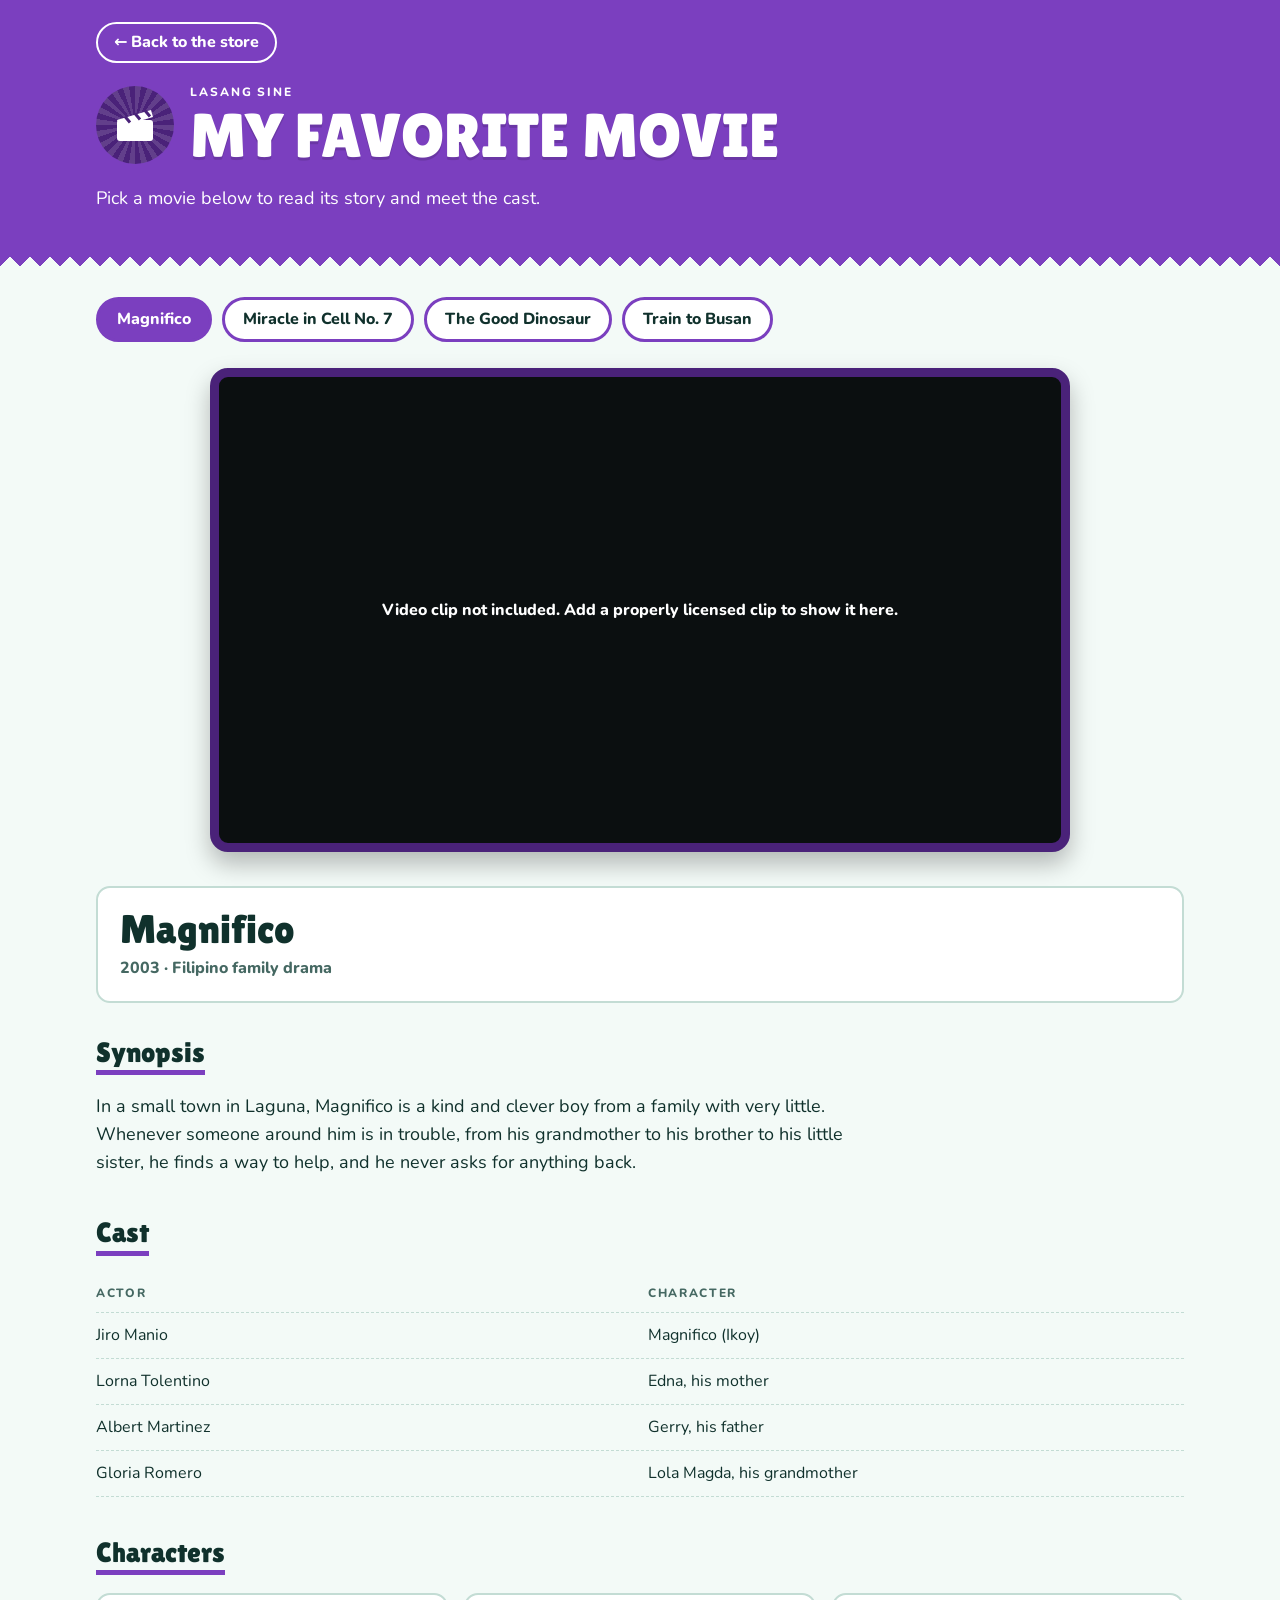
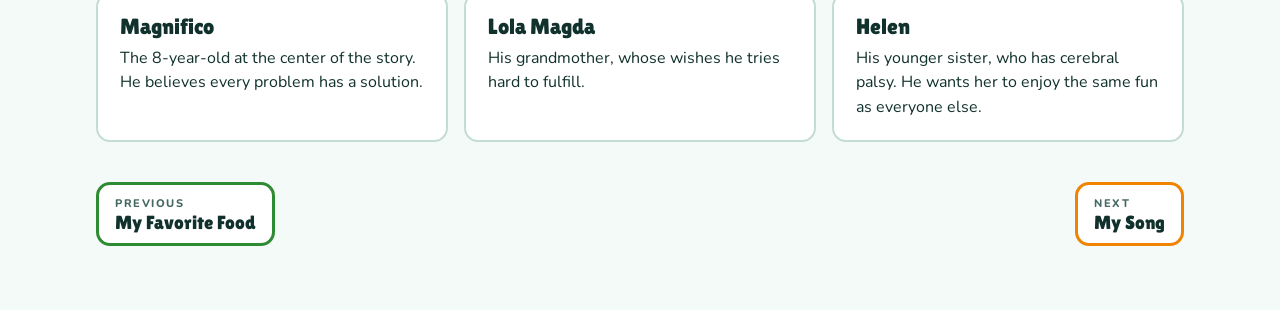
==== my_favorite_movie.html @ 6115fee2 "chore(release): prepare v1.0.0 Co-authored-by: Copilot <223556219+Copilot@users.noreply.github.com>" ====
<!doctype html>
<html lang="en">
<head>
<meta charset="utf-8">
<meta name="viewport" content="width=device-width, initial-scale=1">
<title>My Favorite Movie | Tindahan ng mga Alaala</title>
<link rel="preconnect" href="https://fonts.googleapis.com">
<link rel="stylesheet" href="https://fonts.googleapis.com/css2?family=Caveat:wght@600&family=Lilita+One&family=Nunito:wght@400;600;800&display=swap">
<link rel="stylesheet" href="style.css">
<script>try{if(sessionStorage.getItem('mm'))document.documentElement.classList.add('arriving')}catch(e){}</script>
</head>
<body class="memory" style="--c:#7b3fbf;--cd:#4a2279;--t:#ffffff">

<header class="pg-head">
  <div class="wrap">
    <a class="back" href="index.html" data-back="movie">&larr; Back to the store</a>
    <div class="pg-titlerow">
      <span class="pg-icon" data-icon="clap"></span>
      <div>
        <p class="flavor">Lasang Sine</p>
        <h1>My Favorite Movie</h1>
      </div>
    </div>
    <p class="intro"><!-- EDIT: your own introduction --> Pick a movie below to read its story and meet the cast.</p>
  </div>
</header>

<main class="pg-body">
  <div class="wrap">
    <div class="tabs" role="tablist" aria-label="Choose one">
      <button type="button" role="tab" data-tab="magnifico" aria-selected="true">Magnifico</button>
      <button type="button" role="tab" data-tab="miracle" aria-selected="false">Miracle in Cell No. 7</button>
      <button type="button" role="tab" data-tab="dino" aria-selected="false">The Good Dinosaur</button>
      <button type="button" role="tab" data-tab="busan" aria-selected="false">Train to Busan</button>
    </div>
    <article class="tabpanel" id="tp-magnifico">
      <div class="screen screen-notice" role="note">Video clip not included. Add a properly licensed clip to show it here.</div>
      <div class="card">
        <h3 class="big">Magnifico</h3>
        <p class="meta">2003 &middot; Filipino family drama</p>
      </div>
      <section>
        <h2>Synopsis</h2>
        <p class="prose">In a small town in Laguna, Magnifico is a kind and clever boy from a family with very little. Whenever someone around him is in trouble, from his grandmother to his brother to his little sister, he finds a way to help, and he never asks for anything back.</p>
      </section>
      <section>
        <h2>Cast</h2>
        <div class="cast">
          <div class="cast-row hd"><span>Actor</span><span>Character</span></div>
            <div class="cast-row"><span>Jiro Manio</span><span>Magnifico (Ikoy)</span></div>
            <div class="cast-row"><span>Lorna Tolentino</span><span>Edna, his mother</span></div>
            <div class="cast-row"><span>Albert Martinez</span><span>Gerry, his father</span></div>
            <div class="cast-row"><span>Gloria Romero</span><span>Lola Magda, his grandmother</span></div>
        </div>
      </section>
      <section>
        <h2>Characters</h2>
        <div class="chars">
            <div class="card"><h4>Magnifico</h4><p>The 8-year-old at the center of the story. He believes every problem has a solution.</p></div>
            <div class="card"><h4>Lola Magda</h4><p>His grandmother, whose wishes he tries hard to fulfill.</p></div>
            <div class="card"><h4>Helen</h4><p>His younger sister, who has cerebral palsy. He wants her to enjoy the same fun as everyone else.</p></div>
        </div>
      </section>
    </article>
    <article class="tabpanel" id="tp-miracle">
      <div class="screen screen-notice" role="note">Video clip not included. Add a properly licensed clip to show it here.</div>
      <div class="card">
        <h3 class="big">Miracle in Cell No. 7</h3>
        <p class="meta">2013 &middot; Korean comedy-drama</p>
      </div>
      <section>
        <h2>Synopsis</h2>
        <p class="prose">Yong-gu is a gentle father with an intellectual disability who is raising his little daughter on his own. When he is wrongly accused of a crime, he is sent to prison, where his cellmates and, in secret, his daughter turn the cell into a tiny family.</p>
      </section>
      <section>
        <h2>Cast</h2>
        <div class="cast">
          <div class="cast-row hd"><span>Actor</span><span>Character</span></div>
            <div class="cast-row"><span>Ryu Seung-ryong</span><span>Lee Yong-gu</span></div>
            <div class="cast-row"><span>Kal So-won</span><span>Ye-sung</span></div>
            <div class="cast-row"><span>Park Shin-hye</span><span>Adult Ye-sung</span></div>
        </div>
      </section>
      <section>
        <h2>Characters</h2>
        <div class="chars">
            <div class="card"><h4>Yong-gu</h4><p>A loving father who thinks about his daughter every day.</p></div>
            <div class="card"><h4>Ye-sung</h4><p>His bright and brave daughter, who never stops believing in him.</p></div>
            <div class="card"><h4>The inmates of Cell No. 7</h4><p>A rough group of cellmates who soften and become his protectors.</p></div>
        </div>
      </section>
    </article>
    <article class="tabpanel" id="tp-dino">
      <div class="screen screen-notice" role="note">Video clip not included. Add a properly licensed clip to show it here.</div>
      <div class="card">
        <h3 class="big">The Good Dinosaur</h3>
        <p class="meta">2015 &middot; Pixar animated adventure</p>
      </div>
      <section>
        <h2>Synopsis</h2>
        <p class="prose">Arlo is a timid young dinosaur who is swept far from his family's farm. On the long trip home he meets Spot, a wild human boy, and the two slowly learn to trust each other and face their fears.</p>
      </section>
      <section>
        <h2>Cast</h2>
        <div class="cast">
          <div class="cast-row hd"><span>Actor</span><span>Character</span></div>
            <div class="cast-row"><span>Raymond Ochoa</span><span>Arlo</span></div>
            <div class="cast-row"><span>Jack Bright</span><span>Spot</span></div>
            <div class="cast-row"><span>Jeffrey Wright</span><span>Poppa Henry</span></div>
            <div class="cast-row"><span>Frances McDormand</span><span>Momma Ida</span></div>
            <div class="cast-row"><span>Sam Elliott</span><span>Butch</span></div>
            <div class="cast-row"><span>Anna Paquin</span><span>Ramsey</span></div>
        </div>
      </section>
      <section>
        <h2>Characters</h2>
        <div class="chars">
            <div class="card"><h4>Arlo</h4><p>The smallest of his family, who has to find his courage.</p></div>
            <div class="card"><h4>Spot</h4><p>A human boy who acts like a loyal pet and becomes Arlo's best friend.</p></div>
            <div class="card"><h4>Poppa Henry</h4><p>Arlo's father, who teaches him to leave his mark.</p></div>
        </div>
      </section>
    </article>
    <article class="tabpanel" id="tp-busan">
      <div class="screen screen-notice" role="note">Video clip not included. Add a properly licensed clip to show it here.</div>
      <div class="card">
        <h3 class="big">Train to Busan</h3>
        <p class="meta">2016 &middot; Korean zombie thriller</p>
      </div>
      <section>
        <h2>Synopsis</h2>
        <p class="prose">A busy fund manager takes his young daughter on a train from Seoul to Busan to see her mother. Just after they leave, a zombie outbreak spreads through the carriages, and the passengers must fight to stay alive and protect each other.</p>
      </section>
      <section>
        <h2>Cast</h2>
        <div class="cast">
          <div class="cast-row hd"><span>Actor</span><span>Character</span></div>
            <div class="cast-row"><span>Gong Yoo</span><span>Seok-woo</span></div>
            <div class="cast-row"><span>Jung Yu-mi</span><span>Seong-kyeong</span></div>
            <div class="cast-row"><span>Ma Dong-seok</span><span>Sang-hwa</span></div>
            <div class="cast-row"><span>Kim Su-an</span><span>Su-an</span></div>
            <div class="cast-row"><span>Choi Woo-shik</span><span>Yong-guk</span></div>
            <div class="cast-row"><span>Ahn So-hee</span><span>Jin-hee</span></div>
        </div>
      </section>
      <section>
        <h2>Characters</h2>
        <div class="chars">
            <div class="card"><h4>Seok-woo</h4><p>A distant, work-obsessed father who learns what really matters.</p></div>
            <div class="card"><h4>Sang-hwa</h4><p>A strong, protective husband who looks after his pregnant wife.</p></div>
            <div class="card"><h4>Su-an</h4><p>Seok-woo's daughter, who shows the kindness the adults forget.</p></div>
        </div>
      </section>
    </article>
  </div>
</main>

<nav class="pg-nav wrap" aria-label="More memories">
  <a class="nx" href="my_favorite_food.html" data-go="food" style="--c:#2e8b34;--t:#ffffff"><small>Previous</small><span>My Favorite Food</span></a>
  <a class="nx" href="my_song.html" data-go="song" style="--c:#f08300;--t:#2a1500"><small>Next</small><span>My Song</span></a>
</nav>

<script src="script.js"></script>
</body>
</html>
---- style.css ----
/* =====================================================
   Tindahan ng mga Alaala  |  shared styles for all 9 pages
   Idea: a sari-sari store front. Snack packs hang from a wire
   with clothespins. Each pack opens one memory page.
   ===================================================== */

:root{
  --wall:#c4e8df; --wall-2:#b0dcd0; --ink:#10312c; --muted:#456862;
  --paper:#f3faf7; --card:#ffffff; --line:#c3dcd4;
  --board:#ffd23f; --board-ink:#b3261e; --sign-shadow:#c9961a;
  --awn-a:#d9392f; --awn-b:#fff7ea;
  --wood-l:#d49a56; --wood:#b9783c; --wood-d:#7d4a22;
  --wire:#3b3b3b; --chalk:#1f3b36; --chalk-ink:#f2f6f3;
  --polaroid:#fcf9f1; --polaroid-ink:#2a2118; --slot-bg:#e4efe9;
  --focus:#1f5fd0;
  --display:'Lilita One','Nunito',system-ui,sans-serif;
  --body:'Nunito',system-ui,-apple-system,'Segoe UI',sans-serif;
  --hand:'Caveat','Segoe Script',cursive;
  color-scheme:light;
}
@media (prefers-color-scheme: dark){
  :root{
    --wall:#0e2a2e; --wall-2:#133338; --ink:#e6f4ef; --muted:#9bbdb5;
    --paper:#0f2023; --card:#16303a; --line:#27454d;
    --awn-b:#e9dcc6; --wood-l:#8c5a2c; --wood:#744a25; --wood-d:#4a2e15;
    --wire:#c9d3d0; --chalk:#0b1b1d; --slot-bg:#1c3a40; --focus:#8bb8ff;
    color-scheme:dark;
  }
}

*{box-sizing:border-box}
[hidden]{display:none!important}
html{-webkit-text-size-adjust:100%}
body{margin:0;background:var(--wall);color:var(--ink);font:400 16px/1.55 var(--body);-webkit-font-smoothing:antialiased}
img,video{max-width:100%}
a{color:inherit}
h1,h2,h3{font-family:var(--display);font-weight:400;text-wrap:balance;margin:0}
button{font:inherit;color:inherit;cursor:pointer}
:focus-visible{outline:3px solid var(--focus);outline-offset:3px}
.wrap{max-width:1120px;margin-inline:auto;padding-left:max(16px,env(safe-area-inset-left,0px));padding-right:max(16px,env(safe-area-inset-right,0px))}
.f2{fill:var(--cd)} .s2{stroke:var(--cd)}
html.arriving body{visibility:hidden}

/* ---------- Store front (index.html) ---------- */
body.store{background-image:repeating-linear-gradient(0deg,transparent 0 71px,var(--wall-2) 71px 72px)}
.signwrap{padding-top:26px}
.sign{position:relative;margin-inline:auto;width:fit-content;max-width:100%;background:var(--board);border:6px solid var(--board-ink);border-radius:14px;padding:12px clamp(16px,4vw,34px) 14px;text-align:center;box-shadow:0 7px 0 var(--sign-shadow),0 16px 26px #0003;color:#3b2400}
.sign small{display:block;font-weight:800;letter-spacing:.3em;font-size:12px;text-transform:uppercase;color:var(--board-ink)}
.sign h1{font-size:clamp(34px,7.4vw,68px);line-height:.95;color:var(--board-ink);text-shadow:3px 3px 0 #fff9;margin:4px 0 2px}
.sign p{margin:6px 0 0;font-weight:800;font-size:13px;color:#4b2a00}
.bukas{position:absolute;right:-10px;top:-18px;rotate:9deg;background:#d9392f;color:#fff;border:3px solid #fff;border-radius:999px;padding:5px 12px;font:400 15px/1 var(--display);letter-spacing:.04em;box-shadow:0 3px 0 #0003}
.awning-wrap{margin-top:22px;filter:drop-shadow(0 7px 4px #0004)}
.awning{height:70px;background:repeating-linear-gradient(90deg,var(--awn-a) 0 48px,var(--awn-b) 48px 96px);
  -webkit-mask:linear-gradient(#000 0 0) top/100% calc(100% - 24px) no-repeat,radial-gradient(circle at 24px 0,#000 23.5px,#0000 24px) bottom/48px 24px repeat-x;
  mask:linear-gradient(#000 0 0) top/100% calc(100% - 24px) no-repeat,radial-gradient(circle at 24px 0,#000 23.5px,#0000 24px) bottom/48px 24px repeat-x}
.shelf{position:relative;padding-top:8px}
.shelf::before{content:"";position:absolute;inset:0 0 auto;height:70px;background:linear-gradient(#0000002e,#0000);pointer-events:none}

/* wire + hanging things (used on the store and on the photo pages) */
.rack{position:relative;display:grid;grid-template-columns:repeat(4,1fr)}
.cell{position:relative;padding:0 10px 30px}
.cell::before{content:"";position:absolute;left:0;right:0;top:18px;height:3px;background:var(--wire);box-shadow:0 2px 3px #0004}
.hang{position:relative;padding-top:26px;transform-origin:50% 19px;animation:sway var(--dur,5.5s) ease-in-out var(--d,0s) infinite}
@keyframes sway{0%,100%{rotate:calc(var(--amp,1.8deg) * -1)}50%{rotate:var(--amp,1.8deg)}}
.hang:has(.pack:hover),.hang:has(.pack:focus-visible){animation-play-state:paused}
.clip{position:absolute;top:3px;left:50%;width:16px;height:46px;margin-left:-8px;border-radius:3px 3px 6px 6px;z-index:3;pointer-events:none;
  background:linear-gradient(90deg,var(--wood-l) 0 46%,var(--wood-d) 46% 54%,var(--wood-l) 54%);box-shadow:0 2px 3px #0004}
.clip::after{content:"";position:absolute;left:50%;top:14px;width:9px;height:9px;margin-left:-4.5px;border-radius:50%;background:#c9ced1;box-shadow:inset 0 0 0 2px #8e959a}

/* snack pack */
.pack{position:relative;display:block;width:min(100%,180px);height:var(--h,238px);margin:0 auto;text-decoration:none;
  filter:drop-shadow(0 9px 6px #0004);transition:transform .25s cubic-bezier(.3,1.4,.5,1)}
.pack:hover{transform:translateY(4px) scale(1.045)}
.pack.gone{visibility:hidden}
.pack-body{position:absolute;inset:0;display:flex;flex-direction:column;align-items:center;gap:9px;padding:24px 10px 22px;text-align:center;color:var(--t);
  background:linear-gradient(90deg,#ffffff30 0,#ffffff00 22%,#0000001a 88%,#00000030 100%),var(--c);
  -webkit-mask:linear-gradient(#000 0 0) 0 7px/100% calc(100% - 14px) no-repeat,conic-gradient(from 135deg at top,#0000,#000 1deg 89deg,#0000 90deg) top/14px 7px repeat-x,conic-gradient(from -45deg at bottom,#0000,#000 1deg 89deg,#0000 90deg) bottom/14px 7px repeat-x;
  mask:linear-gradient(#000 0 0) 0 7px/100% calc(100% - 14px) no-repeat,conic-gradient(from 135deg at top,#0000,#000 1deg 89deg,#0000 90deg) top/14px 7px repeat-x,conic-gradient(from -45deg at bottom,#0000,#000 1deg 89deg,#0000 90deg) bottom/14px 7px repeat-x}
.p-flavor{display:block;font-weight:800;font-size:11px;letter-spacing:.12em;text-transform:uppercase;line-height:1.2}
.p-burst{display:grid;place-items:center;width:78px;height:78px;border-radius:50%;color:#fff;
  background:repeating-conic-gradient(#ffffff22 0 9deg,#0000 9deg 18deg),var(--cd)}
.p-burst svg{width:46px;height:46px}
.p-title{display:block;font:400 22px/1 var(--display);text-transform:uppercase;text-shadow:0 2px 0 #0003;margin-top:2px}
.p-net{display:block;margin-top:auto;font-weight:800;font-size:10px;letter-spacing:.1em;text-transform:uppercase;padding:3px 9px;border-radius:999px;background:#0000002b}

.counter{margin-top:6px;padding:26px 0 calc(34px + env(safe-area-inset-bottom,0px));background:linear-gradient(var(--wood-l),var(--wood));border-top:9px solid var(--wood-d)}
.chalk{max-width:480px;margin-inline:auto;rotate:-1deg;text-align:center;background:var(--chalk);color:var(--chalk-ink);border:7px solid var(--wood-d);border-radius:8px;padding:12px 18px 14px;box-shadow:0 8px 14px #0004}
.chalk b{display:block;font:600 30px/1.05 var(--hand)}
.chalk span{display:block;font:600 22px/1.15 var(--hand);opacity:.85;margin-top:4px}

/* ---------- Memory pages ---------- */
body.memory{background:var(--paper)}
.pg-head{background:var(--c);color:var(--t);padding-block:22px 54px;
  -webkit-mask:linear-gradient(#000 0 0) top/100% calc(100% - 10px) no-repeat,conic-gradient(from -45deg at bottom,#0000,#000 1deg 89deg,#0000 90deg) bottom/20px 10px repeat-x;
  mask:linear-gradient(#000 0 0) top/100% calc(100% - 10px) no-repeat,conic-gradient(from -45deg at bottom,#0000,#000 1deg 89deg,#0000 90deg) bottom/20px 10px repeat-x}
.back{display:inline-block;text-decoration:none;border:2px solid currentColor;border-radius:999px;padding:6px 16px;font-weight:800}
.back:hover{background:#00000020}
.pg-titlerow{display:flex;gap:16px;align-items:center;flex-wrap:wrap;margin-top:20px}
.pg-icon{display:grid;place-items:center;width:78px;height:78px;border-radius:50%;color:#fff;background:repeating-conic-gradient(#ffffff22 0 9deg,#0000 9deg 18deg),var(--cd)}
.pg-icon svg{width:48px;height:48px}
.flavor{margin:0 0 4px;font-weight:800;font-size:12px;letter-spacing:.16em;text-transform:uppercase}
.pg-head h1{font-size:clamp(34px,7vw,62px);line-height:1;text-transform:uppercase;text-shadow:0 3px 0 #0002}
.intro{max-width:62ch;margin:18px 0 0;font-size:18px}
.pg-body{padding-block:30px 40px}
.pg-body h2{display:inline-block;font-size:28px;line-height:1.1;border-bottom:5px solid var(--c);padding-bottom:3px;margin:0 0 18px}
.pg-body section+section{margin-top:40px}
.card{background:var(--card);border:2px solid var(--line);border-radius:14px;padding:20px 22px}

/* polaroids on the wire */
.photos{grid-template-columns:repeat(auto-fit,minmax(min(100%,172px),1fr))}
.photos.three{max-width:780px;margin-inline:auto}
.polaroid{position:relative;margin:0 auto;width:100%;max-width:220px;rotate:var(--rot,0deg);background:var(--polaroid);color:var(--polaroid-ink);padding:10px 10px 12px;box-shadow:0 8px 16px #0004,0 1px 0 #fff8 inset;border-radius:3px}
.frame{position:relative;aspect-ratio:4/5;background:var(--slot-bg);overflow:hidden}
.frame img{display:block;width:100%;height:100%;object-fit:cover;cursor:zoom-in}
.polaroid figcaption{margin:10px 2px 0;font:600 21px/1.1 var(--hand);text-align:center;overflow-wrap:anywhere}
.polaroid figcaption:empty{display:none}
.miss{display:none;position:absolute;inset:0;flex-direction:column;align-items:center;justify-content:center;gap:6px;padding:10px;text-align:center;color:#456862;font-weight:800;font-size:14px}
.miss small{font-weight:600;font-size:11px;overflow-wrap:anywhere}
.polaroid.missing .miss{display:flex}
.polaroid.missing img{display:none}

/* video screen */
.screen{max-width:860px;margin-inline:auto;aspect-ratio:16/9;background:#0b0f10;border:9px solid var(--cd);border-radius:18px;overflow:hidden;box-shadow:0 12px 24px #0004}
.screen video{display:block;width:100%;height:100%;object-fit:contain;background:#000}
.screen-notice{display:grid;place-items:center;padding:24px;color:#fff;text-align:center;font-weight:800}

/* tabs (movie and song pages) */
.tabs{display:flex;flex-wrap:wrap;gap:10px;margin:0 0 26px}
.tabs button{border:3px solid var(--c);background:var(--card);color:var(--ink);border-radius:999px;padding:7px 18px;font-weight:800}
.tabs button[aria-selected="true"]{background:var(--c);color:var(--t)}
.tabs button:hover{background:color-mix(in srgb,var(--c) 25%,var(--card))}
.tabs button[aria-selected="true"]:hover{background:var(--c)}
.tabpanel>*+*{margin-top:34px}
.tabpanel h3.big{font-size:clamp(28px,5vw,40px);line-height:1.05;margin:0 0 6px}
.meta{margin:0;font-weight:800;color:var(--muted)}
.prose{max-width:68ch;font-size:18px;margin:0}
.cast-row{display:grid;grid-template-columns:minmax(0,1fr) minmax(0,1fr);gap:16px;padding:10px 0;border-bottom:1px dashed var(--line)}
.cast-row.hd{font-weight:800;font-size:12px;letter-spacing:.14em;text-transform:uppercase;color:var(--muted)}
.chars{display:grid;grid-template-columns:repeat(auto-fit,minmax(min(100%,230px),1fr));gap:16px}
.chars .card h4{font:400 22px/1.1 var(--display);margin:0 0 6px}
.chars .card p{margin:0}

/* food */
.dish h2{display:block;border:0;font-size:clamp(28px,5vw,40px);line-height:1.05;padding:0;margin:0 0 6px}
.cols{display:grid;grid-template-columns:minmax(0,1fr) minmax(0,1.5fr);gap:24px}
.ing{list-style:none;margin:0;padding:0}
.ing li{padding:9px 0;border-bottom:1px dashed var(--line)}
.steps{list-style:none;counter-reset:s;margin:0;padding:0;display:grid;gap:14px}
.steps li{counter-increment:s;display:grid;grid-template-columns:36px minmax(0,1fr);gap:12px;align-items:start}
.steps li::before{content:counter(s);display:grid;place-items:center;width:36px;height:36px;border-radius:50%;background:var(--c);color:var(--t);font:400 19px/1 var(--display)}

/* jokes as receipts */
.jokes{display:grid;grid-template-columns:repeat(auto-fit,minmax(min(100%,300px),1fr));gap:26px}
.receipt-wrap{filter:drop-shadow(0 6px 5px #0003)}
.receipt{background:var(--card);padding:16px 18px 30px;
  -webkit-mask:linear-gradient(#000 0 0) top/100% calc(100% - 9px) no-repeat,conic-gradient(from -45deg at bottom,#0000,#000 1deg 89deg,#0000 90deg) bottom/18px 9px repeat-x;
  mask:linear-gradient(#000 0 0) top/100% calc(100% - 9px) no-repeat,conic-gradient(from -45deg at bottom,#0000,#000 1deg 89deg,#0000 90deg) bottom/18px 9px repeat-x}
.rc-head{display:flex;justify-content:space-between;gap:10px;font-weight:800;font-size:12px;letter-spacing:.14em;text-transform:uppercase;color:var(--muted);padding-bottom:10px;border-bottom:2px dashed var(--line);margin-bottom:12px}
.q{font-weight:800;font-size:19px;line-height:1.3;margin:0}
.reveal{margin-top:14px;border:2px solid var(--ink);background:var(--c);color:var(--t);border-radius:999px;padding:6px 16px;font-weight:800}
.ans{margin:14px 0 0;padding:10px 12px;border-radius:10px;font:400 22px/1.2 var(--display);background:color-mix(in srgb,var(--c) 20%,transparent)}
html.js .joke:not(.open) .ans{display:none}
.joke.open .reveal{display:none}

/* previous / next */
.pg-nav{display:flex;flex-wrap:wrap;gap:14px;justify-content:space-between;padding-bottom:calc(64px + env(safe-area-inset-bottom,0px))}
.nx{display:block;min-width:0;max-width:100%;text-decoration:none;border:3px solid var(--c);background:var(--card);color:var(--ink);border-radius:14px;padding:10px 16px;font-weight:800}
.nx small{display:block;font-size:11px;letter-spacing:.14em;text-transform:uppercase;color:var(--muted)}
.nx span{display:block;font:400 19px/1.1 var(--display)}
.nx:hover{background:var(--c);color:var(--t)}
.nx:hover small{color:inherit}

/* ---------- Morph overlay + lightbox (created by script.js) ---------- */
#morph{position:fixed;inset:0;z-index:100;background:var(--c);color:var(--t);display:grid;place-items:center}
.mo-inner{display:flex;flex-direction:column;align-items:center;gap:14px;text-align:center;padding:20px}
.mo-inner .p-burst{width:110px;height:110px}
.mo-inner .p-burst svg{width:66px;height:66px}
.mo-inner b{font:400 clamp(30px,7vw,54px)/1 var(--display);text-transform:uppercase}
#lb{position:fixed;inset:0;z-index:90;display:grid;place-items:center;background:#000d;padding:16px}
#lb img{max-width:94vw;max-height:86vh;border:8px solid var(--polaroid);border-radius:3px;background:var(--polaroid)}
#lb button{position:absolute;top:calc(12px + env(safe-area-inset-top,0px));right:calc(12px + env(safe-area-inset-right,0px));border:0;border-radius:999px;background:#fff;color:#111;font-weight:800;padding:8px 16px}

@media (max-width:860px){
  .rack{grid-template-columns:repeat(2,1fr)}
  .cols{grid-template-columns:minmax(0,1fr)}
}
@media (max-width:520px){
  .pack{width:min(100%,168px)}
  .p-title{font-size:20px}
  .cast-row{grid-template-columns:minmax(0,1fr)}
  .cast-row.hd{display:none}
}
@media (prefers-reduced-motion:reduce){
  .hang{animation:none}
  .pack{transition:none}
}
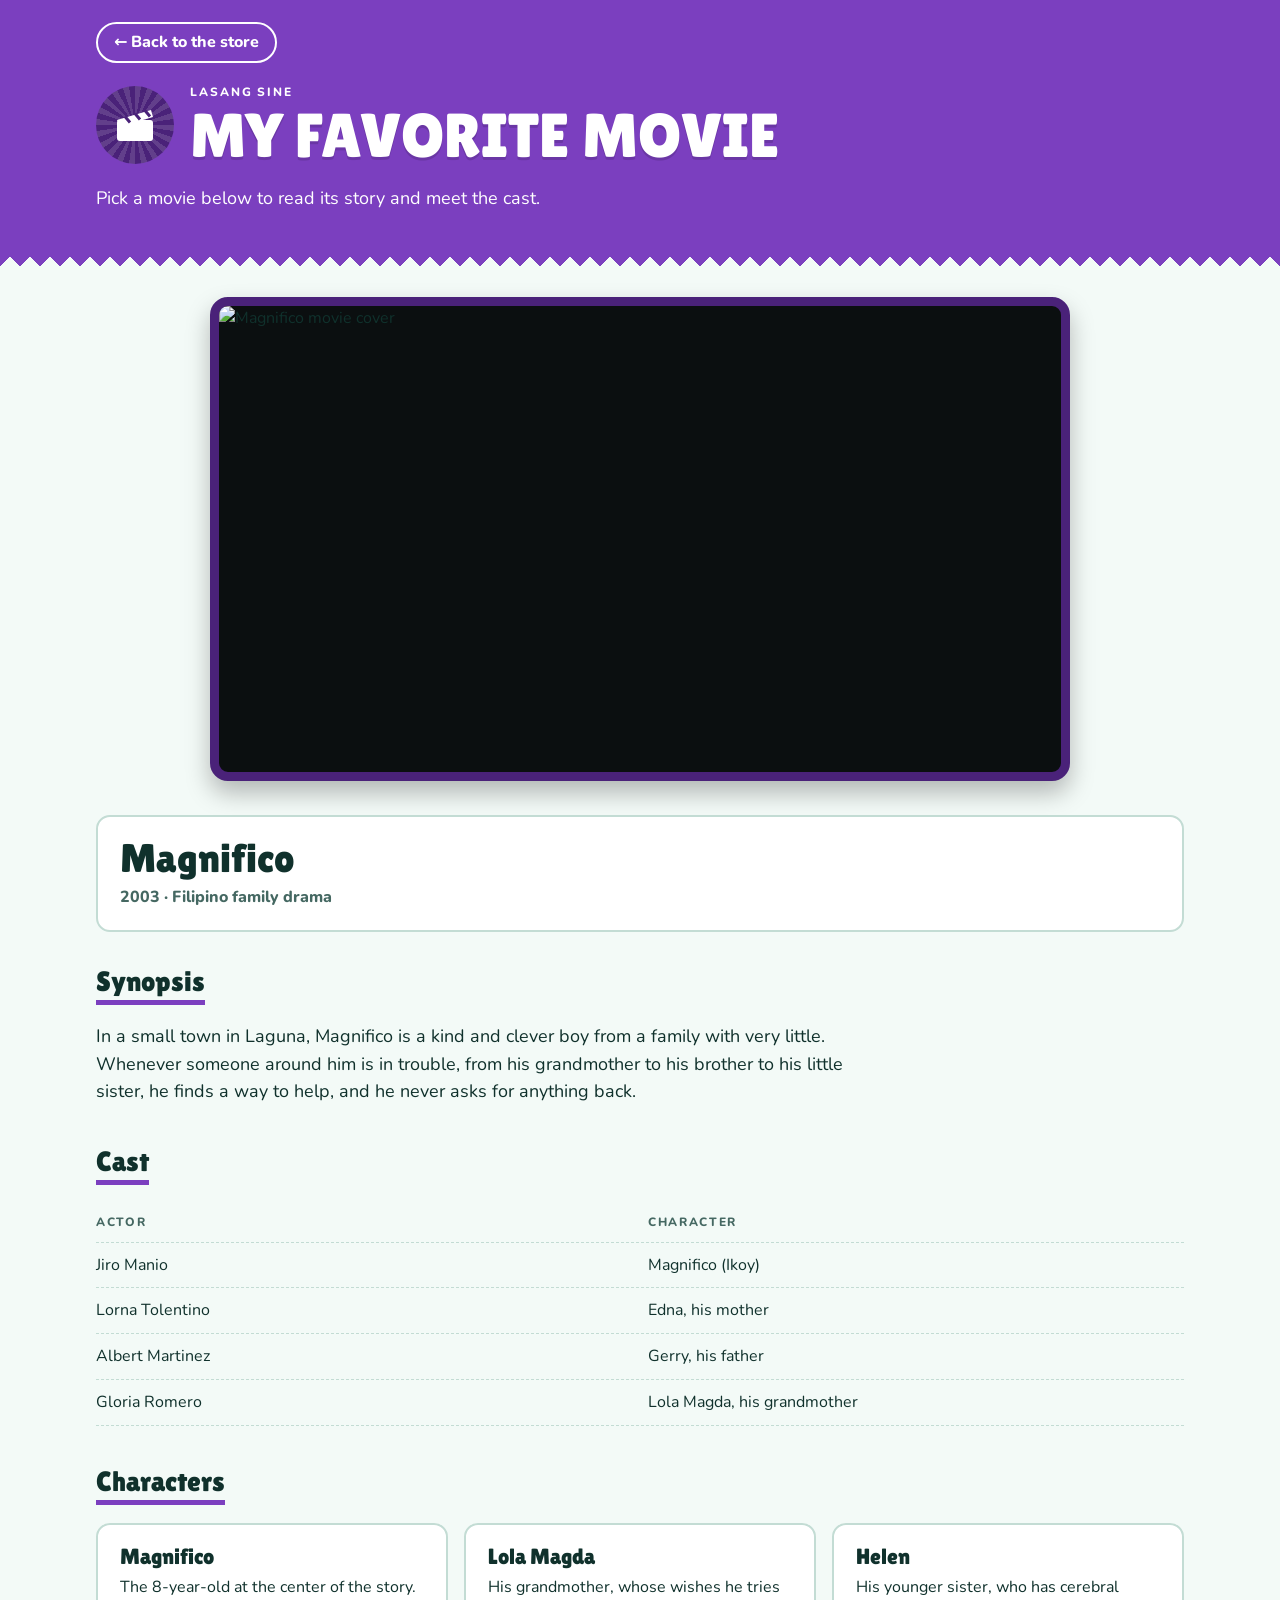
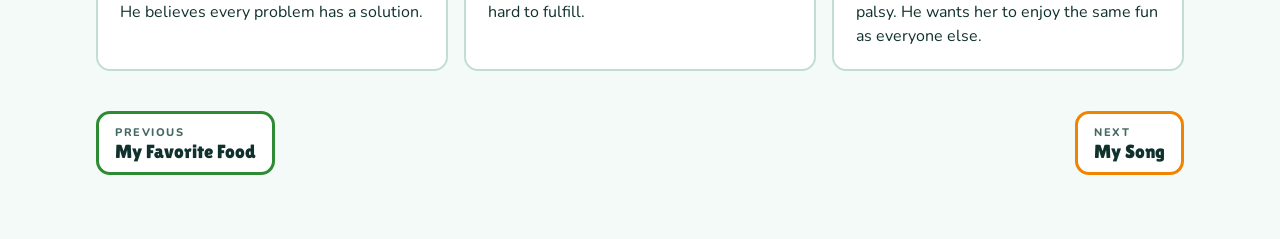
==== commit cc97c39b: "Update project" ====
--- a/my_favorite_movie.html
+++ b/my_favorite_movie.html
@@ -27,14 +27,10 @@
 
 <main class="pg-body">
   <div class="wrap">
-    <div class="tabs" role="tablist" aria-label="Choose one">
-      <button type="button" role="tab" data-tab="magnifico" aria-selected="true">Magnifico</button>
-      <button type="button" role="tab" data-tab="miracle" aria-selected="false">Miracle in Cell No. 7</button>
-      <button type="button" role="tab" data-tab="dino" aria-selected="false">The Good Dinosaur</button>
-      <button type="button" role="tab" data-tab="busan" aria-selected="false">Train to Busan</button>
-    </div>
     <article class="tabpanel" id="tp-magnifico">
-      <div class="screen screen-notice" role="note">Video clip not included. Add a properly licensed clip to show it here.</div>
+      <div class="screen">
+        <img src="My Favorite Movie/magnifico.jpg" alt="Magnifico movie cover" style="display:block;width:100%;height:100%;object-fit:cover;">
+      </div>
       <div class="card">
         <h3 class="big">Magnifico</h3>
         <p class="meta">2003 &middot; Filipino family drama</p>
@@ -62,96 +58,6 @@
         </div>
       </section>
     </article>
-    <article class="tabpanel" id="tp-miracle">
-      <div class="screen screen-notice" role="note">Video clip not included. Add a properly licensed clip to show it here.</div>
-      <div class="card">
-        <h3 class="big">Miracle in Cell No. 7</h3>
-        <p class="meta">2013 &middot; Korean comedy-drama</p>
-      </div>
-      <section>
-        <h2>Synopsis</h2>
-        <p class="prose">Yong-gu is a gentle father with an intellectual disability who is raising his little daughter on his own. When he is wrongly accused of a crime, he is sent to prison, where his cellmates and, in secret, his daughter turn the cell into a tiny family.</p>
-      </section>
-      <section>
-        <h2>Cast</h2>
-        <div class="cast">
-          <div class="cast-row hd"><span>Actor</span><span>Character</span></div>
-            <div class="cast-row"><span>Ryu Seung-ryong</span><span>Lee Yong-gu</span></div>
-            <div class="cast-row"><span>Kal So-won</span><span>Ye-sung</span></div>
-            <div class="cast-row"><span>Park Shin-hye</span><span>Adult Ye-sung</span></div>
-        </div>
-      </section>
-      <section>
-        <h2>Characters</h2>
-        <div class="chars">
-            <div class="card"><h4>Yong-gu</h4><p>A loving father who thinks about his daughter every day.</p></div>
-            <div class="card"><h4>Ye-sung</h4><p>His bright and brave daughter, who never stops believing in him.</p></div>
-            <div class="card"><h4>The inmates of Cell No. 7</h4><p>A rough group of cellmates who soften and become his protectors.</p></div>
-        </div>
-      </section>
-    </article>
-    <article class="tabpanel" id="tp-dino">
-      <div class="screen screen-notice" role="note">Video clip not included. Add a properly licensed clip to show it here.</div>
-      <div class="card">
-        <h3 class="big">The Good Dinosaur</h3>
-        <p class="meta">2015 &middot; Pixar animated adventure</p>
-      </div>
-      <section>
-        <h2>Synopsis</h2>
-        <p class="prose">Arlo is a timid young dinosaur who is swept far from his family's farm. On the long trip home he meets Spot, a wild human boy, and the two slowly learn to trust each other and face their fears.</p>
-      </section>
-      <section>
-        <h2>Cast</h2>
-        <div class="cast">
-          <div class="cast-row hd"><span>Actor</span><span>Character</span></div>
-            <div class="cast-row"><span>Raymond Ochoa</span><span>Arlo</span></div>
-            <div class="cast-row"><span>Jack Bright</span><span>Spot</span></div>
-            <div class="cast-row"><span>Jeffrey Wright</span><span>Poppa Henry</span></div>
-            <div class="cast-row"><span>Frances McDormand</span><span>Momma Ida</span></div>
-            <div class="cast-row"><span>Sam Elliott</span><span>Butch</span></div>
-            <div class="cast-row"><span>Anna Paquin</span><span>Ramsey</span></div>
-        </div>
-      </section>
-      <section>
-        <h2>Characters</h2>
-        <div class="chars">
-            <div class="card"><h4>Arlo</h4><p>The smallest of his family, who has to find his courage.</p></div>
-            <div class="card"><h4>Spot</h4><p>A human boy who acts like a loyal pet and becomes Arlo's best friend.</p></div>
-            <div class="card"><h4>Poppa Henry</h4><p>Arlo's father, who teaches him to leave his mark.</p></div>
-        </div>
-      </section>
-    </article>
-    <article class="tabpanel" id="tp-busan">
-      <div class="screen screen-notice" role="note">Video clip not included. Add a properly licensed clip to show it here.</div>
-      <div class="card">
-        <h3 class="big">Train to Busan</h3>
-        <p class="meta">2016 &middot; Korean zombie thriller</p>
-      </div>
-      <section>
-        <h2>Synopsis</h2>
-        <p class="prose">A busy fund manager takes his young daughter on a train from Seoul to Busan to see her mother. Just after they leave, a zombie outbreak spreads through the carriages, and the passengers must fight to stay alive and protect each other.</p>
-      </section>
-      <section>
-        <h2>Cast</h2>
-        <div class="cast">
-          <div class="cast-row hd"><span>Actor</span><span>Character</span></div>
-            <div class="cast-row"><span>Gong Yoo</span><span>Seok-woo</span></div>
-            <div class="cast-row"><span>Jung Yu-mi</span><span>Seong-kyeong</span></div>
-            <div class="cast-row"><span>Ma Dong-seok</span><span>Sang-hwa</span></div>
-            <div class="cast-row"><span>Kim Su-an</span><span>Su-an</span></div>
-            <div class="cast-row"><span>Choi Woo-shik</span><span>Yong-guk</span></div>
-            <div class="cast-row"><span>Ahn So-hee</span><span>Jin-hee</span></div>
-        </div>
-      </section>
-      <section>
-        <h2>Characters</h2>
-        <div class="chars">
-            <div class="card"><h4>Seok-woo</h4><p>A distant, work-obsessed father who learns what really matters.</p></div>
-            <div class="card"><h4>Sang-hwa</h4><p>A strong, protective husband who looks after his pregnant wife.</p></div>
-            <div class="card"><h4>Su-an</h4><p>Seok-woo's daughter, who shows the kindness the adults forget.</p></div>
-        </div>
-      </section>
-    </article>
   </div>
 </main>
 
--- a/style.css
+++ b/style.css
@@ -134,6 +134,10 @@
 .tabpanel h3.big{font-size:clamp(28px,5vw,40px);line-height:1.05;margin:0 0 6px}
 .meta{margin:0;font-weight:800;color:var(--muted)}
 .prose{max-width:68ch;font-size:18px;margin:0}
+.music-page{max-width:760px;margin:0 auto}
+.music-card{padding:28px 24px 30px;text-align:center}
+.music-card h3.big{margin:0 0 6px}
+.music-player{width:100%;margin-top:18px}
 .cast-row{display:grid;grid-template-columns:minmax(0,1fr) minmax(0,1fr);gap:16px;padding:10px 0;border-bottom:1px dashed var(--line)}
 .cast-row.hd{font-weight:800;font-size:12px;letter-spacing:.14em;text-transform:uppercase;color:var(--muted)}
 .chars{display:grid;grid-template-columns:repeat(auto-fit,minmax(min(100%,230px),1fr));gap:16px}
@@ -142,6 +146,9 @@
 
 /* food */
 .dish h2{display:block;border:0;font-size:clamp(28px,5vw,40px);line-height:1.05;padding:0;margin:0 0 6px}
+.food-grid{display:grid;gap:26px}
+.dish-card{background:var(--card);border:2px solid var(--line);border-radius:14px;padding:22px}
+.dish-card h2{display:block;border:0;font-size:clamp(24px,4vw,34px);line-height:1.1;padding:0;margin:0 0 6px}
 .cols{display:grid;grid-template-columns:minmax(0,1fr) minmax(0,1.5fr);gap:24px}
 .ing{list-style:none;margin:0;padding:0}
 .ing li{padding:9px 0;border-bottom:1px dashed var(--line)}
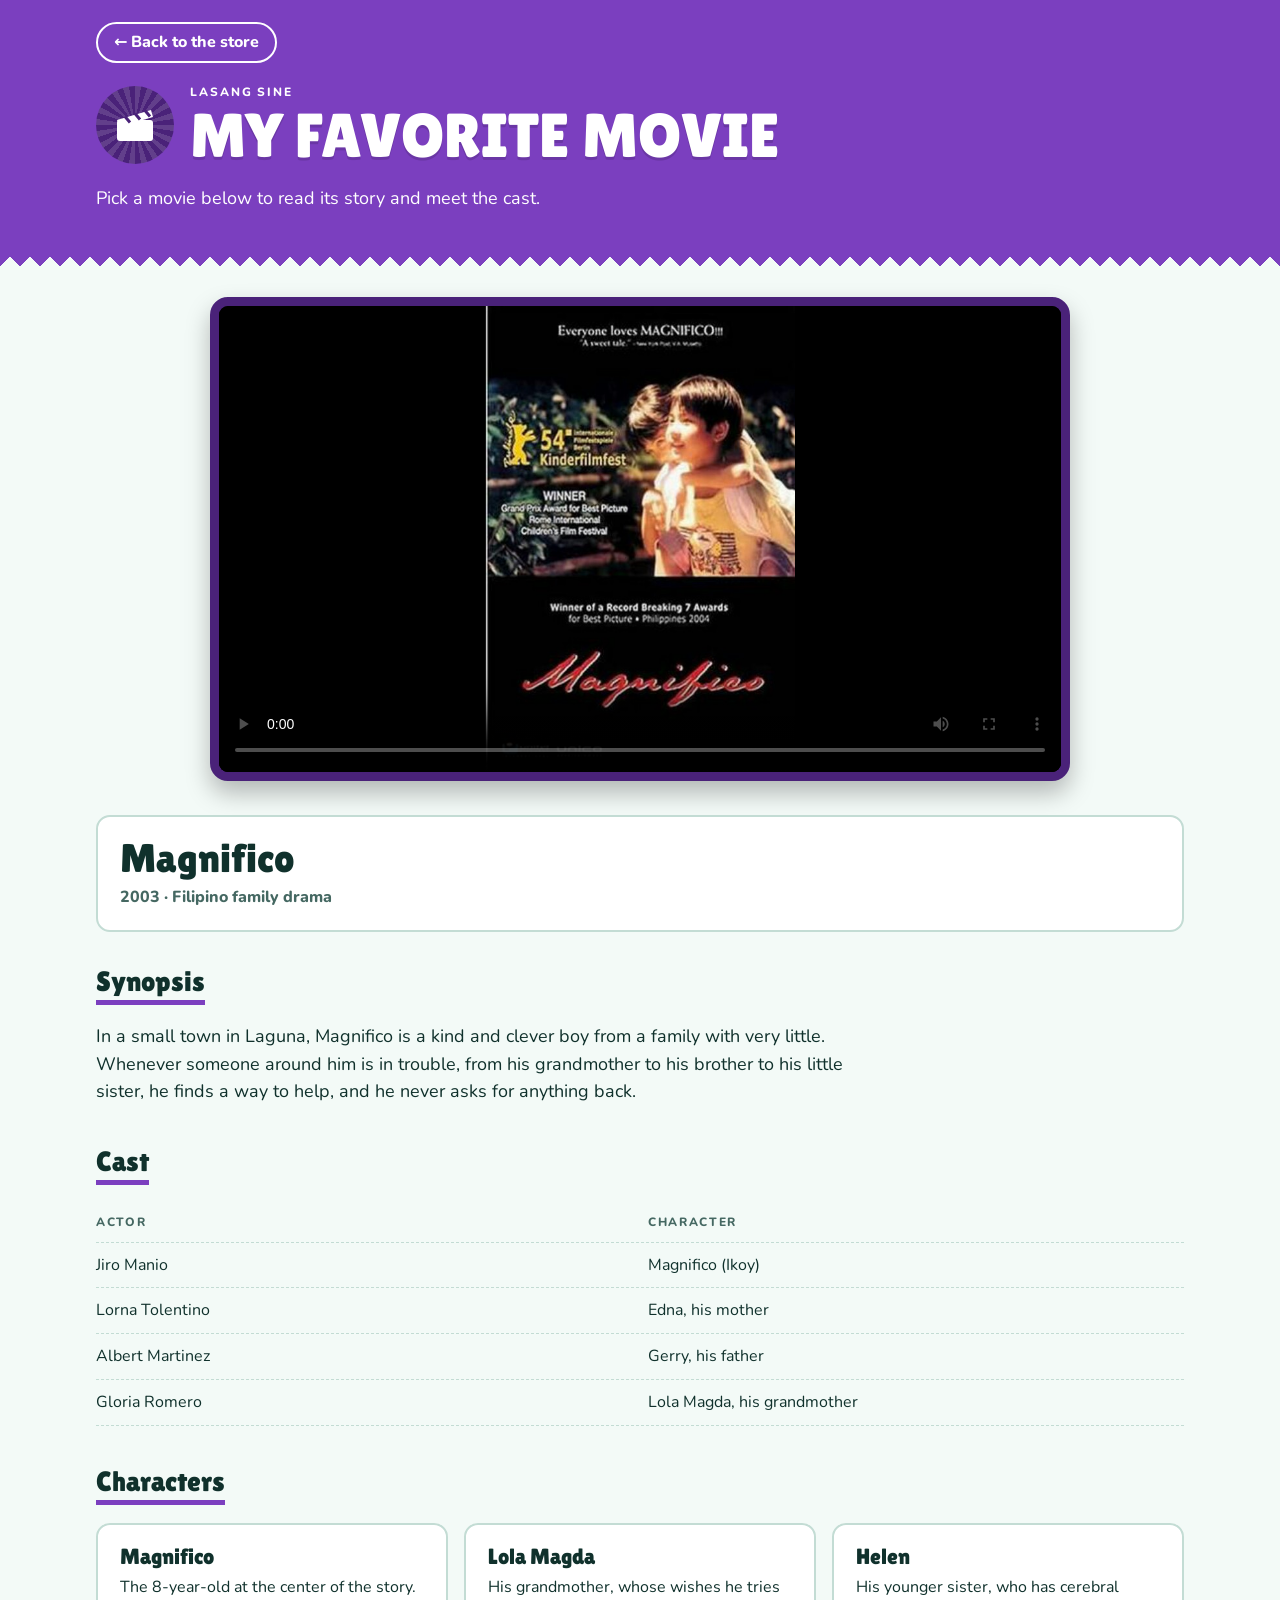
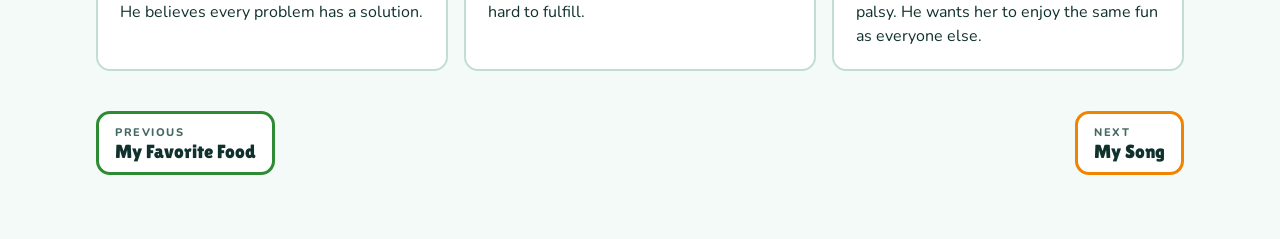
==== commit ca6a8f11: "feat: replace movie cover image with video element and add live server settings" ====
--- a/my_favorite_movie.html
+++ b/my_favorite_movie.html
@@ -29,7 +29,10 @@
   <div class="wrap">
     <article class="tabpanel" id="tp-magnifico">
       <div class="screen">
-        <img src="My Favorite Movie/magnifico.jpg" alt="Magnifico movie cover" style="display:block;width:100%;height:100%;object-fit:cover;">
+        <video controls poster="My favorite Movie/magnifico.jpg">
+          <source src="My favorite Movie/clip.mp4" type="video/mp4">
+          Your browser does not support the video tag.
+        </video>
       </div>
       <div class="card">
         <h3 class="big">Magnifico</h3>
